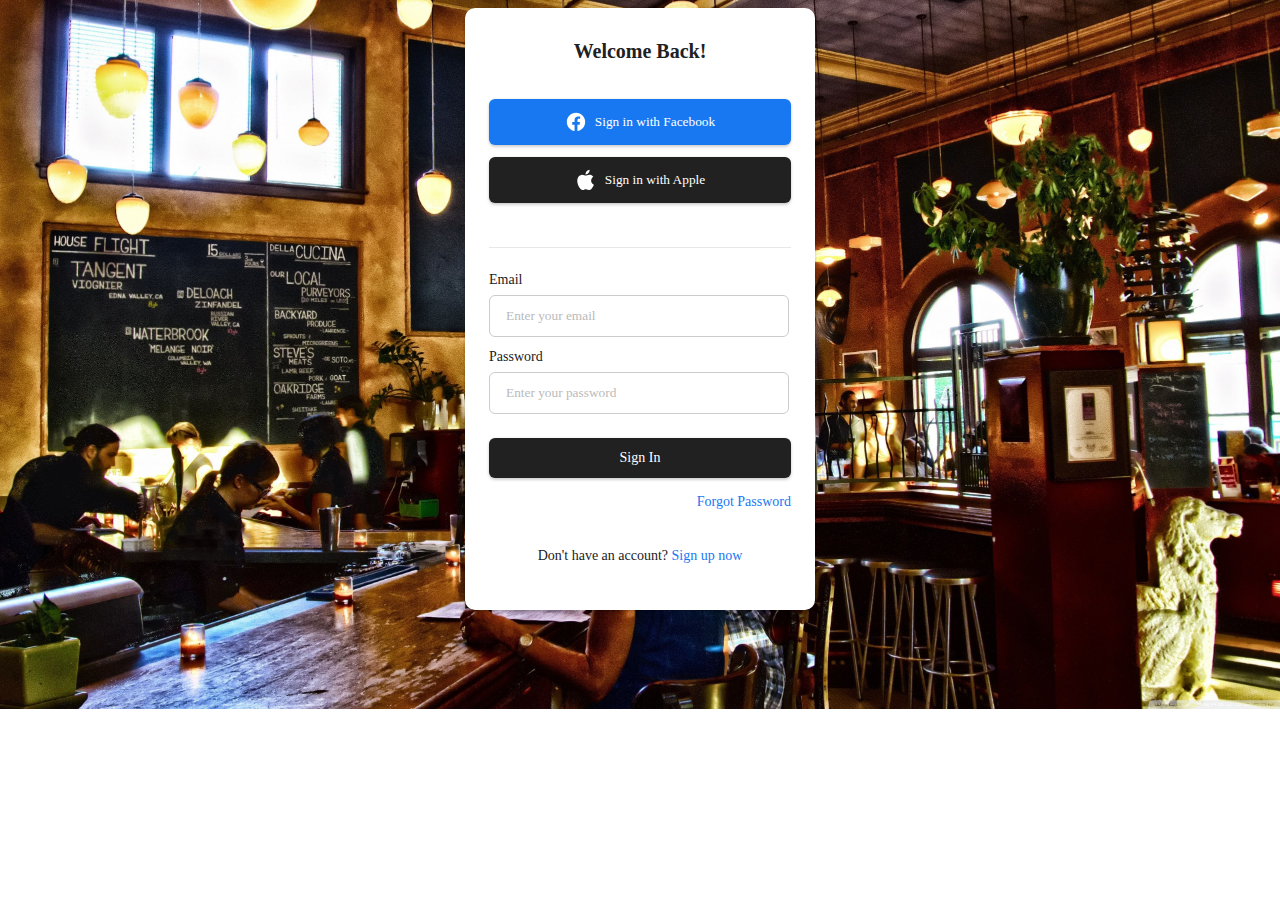
==== inicioSesion/inicioS.html @ ca98c1bf "in process" ====
<!DOCTYPE html>
<html lang="en">
<head>
  <meta charset="UTF-8">
  <meta name="viewport" content="width=device-width, initial-scale=1.0">
  <link rel="stylesheet" href="./inicioSesion.css">
  <title>Inicio de Sesión</title>
</head>
<body>
  <div class="form-container">
    <div class="logo-container">
      Welcome Back!
    </div>

    <div class="social-buttons">
      <button class="social-button facebook">
        <svg viewBox="0 0 24 24" xmlns="http://www.w3.org/2000/svg">
          <path d="M12.001 2C6.47813 2 2.00098 6.47715 2.00098 12C2.00098 16.9913 5.65783 21.1283 10.4385 21.8785V14.8906H7.89941V12H10.4385V9.79688C10.4385 7.29063 11.9314 5.90625 14.2156 5.90625C15.3097 5.90625 16.4541 6.10156 16.4541 6.10156V8.5625H15.1931C13.9509 8.5625 13.5635 9.33334 13.5635 10.1242V12H16.3369L15.8936 14.8906H13.5635V21.8785C18.3441 21.1283 22.001 16.9913 22.001 12C22.001 6.47715 17.5238 2 12.001 2Z"></path>
        </svg>
                  <span>Sign in with Facebook</span>

      </button>
      <button class="social-button apple">
        <svg viewBox="0 0 24 24" xmlns="http://www.w3.org/2000/svg">
          <path d="M11.6734 7.2221C10.7974 7.2221 9.44138 6.2261 8.01338 6.2621C6.12938 6.2861 4.40138 7.3541 3.42938 9.0461C1.47338 12.4421 2.92538 17.4581 4.83338 20.2181C5.76938 21.5621 6.87338 23.0741 8.33738 23.0261C9.74138 22.9661 10.2694 22.1141 11.9734 22.1141C13.6654 22.1141 14.1454 23.0261 15.6334 22.9901C17.1454 22.9661 18.1054 21.6221 19.0294 20.2661C20.0974 18.7061 20.5414 17.1941 20.5654 17.1101C20.5294 17.0981 17.6254 15.9821 17.5894 12.6221C17.5654 9.8141 19.8814 8.4701 19.9894 8.4101C18.6694 6.4781 16.6414 6.2621 15.9334 6.2141C14.0854 6.0701 12.5374 7.2221 11.6734 7.2221ZM14.7934 4.3901C15.5734 3.4541 16.0894 2.1461 15.9454 0.850098C14.8294 0.898098 13.4854 1.5941 12.6814 2.5301C11.9614 3.3581 11.3374 4.6901 11.5054 5.9621C12.7414 6.0581 14.0134 5.3261 14.7934 4.3901Z"></path>
        </svg>
        <span>Sign in with Apple</span>
      </button>
    </div>
    <div class="line"></div>
    <form class="form">
      <div class="form-group">
        <label for="email">Email</label>
        <input required="" placeholder="Enter your email" name="email" id="email" type="text">
      </div>

      <div class="form-group">
        <label for="password">Password</label>
        <input required="" name="password" placeholder="Enter your password" id="password" type="password">
      </div>

      <button type="submit" class="form-submit-btn">Sign In</button>
    </form>

    <a class="forgot-password-link link" href="#">Forgot Password</a>

    <p class="signup-link">
      Don't have an account?
      <a class="signup-link link" href="#"> Sign up now</a>
    </p>
  </div>
</body>
</html>
---- inicioSesion/inicioSesion.css ----
body {
  display: flex;
  justify-content: center;
  align-items: center;
  background-image: url(/images/wp9235920.jpg);
  background-size: cover;
  background-repeat: no-repeat;
  background-position: center;
}

.form-container {
  width: 350px;
  background-color: #fff;
  padding: 32px 24px;
  font-size: 14px;
  font-family: inherit;
  color: #212121;
  display: flex;
  flex-direction: column;
  gap: 24px;
  box-sizing: border-box;
  border-radius: 10px;
  box-shadow: 0px 0px 3px rgba(0, 0, 0, 0.084), 0px 2px 3px rgba(0, 0, 0, 0.168);
}

.form-container button:active {
  scale: 0.95;
}

.form-container .logo-container {
  margin-bottom: 12px;
  text-align: center;
  font-weight: 700;
  font-size: 20px;
}

.form-container .social-buttons {
  display: flex;
  justify-content: center;
  margin-bottom: 20px;
  flex-direction: column;
  gap: 12px;
  align-items: center;
}

.form-container .social-button {
  display: flex;
  justify-content: center;
  align-items: center;
  width: 100%;
  font-family: inherit;
  color: #fff;
  border: none;
  padding: 12px 16px;
  gap: 8px;
  cursor: pointer;
  border-radius: 6px;
  box-shadow: 0px 0px 3px rgba(0, 0, 0, 0.084), 0px 2px 3px rgba(0, 0, 0, 0.168);
}

.form-container .social-button svg {
  width: 22px;
  height: 22px;
  fill: white;
}

.form-container .social-button.facebook {
  background-color: #1778f2;
}

.form-container .social-button.apple {
  background-color: #212121;
}

.form-container .form {
  display: flex;
  flex-direction: column;
  gap: 12px;
}

.form-container .form-group {
  display: flex;
  flex-direction: column;
  gap: 2px;
}

.form-container .form-group label {
  display: block;
  margin-bottom: 5px;
}

.form-container .form-group input[type="text"],
.form-container .form-group input[type="password"] {
  width: 88%;
  padding: 12px 16px;
  border-radius: 6px;
  font-family: inherit;
  border: 1px solid #ccc;
}

.form-container .form-group input::placeholder {
  opacity: 0.5;
}

.form-container .form-group input[type="text"]:focus,
.form-container .form-group input[type="password"]:focus {
  outline: none;
  border-color: #1778f2;
}

.form-container .form-submit-btn {
  display: flex;
  justify-content: center;
  align-items: center;
  font-family: inherit;
  color: #fff;
  background-color: #212121;
  border: none;
  width: 100%;
  padding: 12px 16px;
  font-size: inherit;
  gap: 8px;
  margin: 12px 0;
  cursor: pointer;
  border-radius: 6px;
  box-shadow: 0px 0px 3px rgba(0, 0, 0, 0.084), 0px 2px 3px rgba(0, 0, 0, 0.168);
}

.form-container .form-submit-btn:hover {
  background-color: #313131;
}

.form-container .link {
  color: #1778f2;
  text-decoration: none;
}

.form-container .forgot-password-link {
  align-self: flex-end;
  margin-top: -20px;
}

.form-container .signup-link {
  align-self: center;
  font-weight: 500;
}

.form-container .signup-link .link {
  font-weight: 400;
}

.form-container .link:hover {
  text-decoration: underline;
}

.form-container .line {
  width: 100%;
  height: 1px;
  background-color: #212121;
  opacity: 0.1;
}
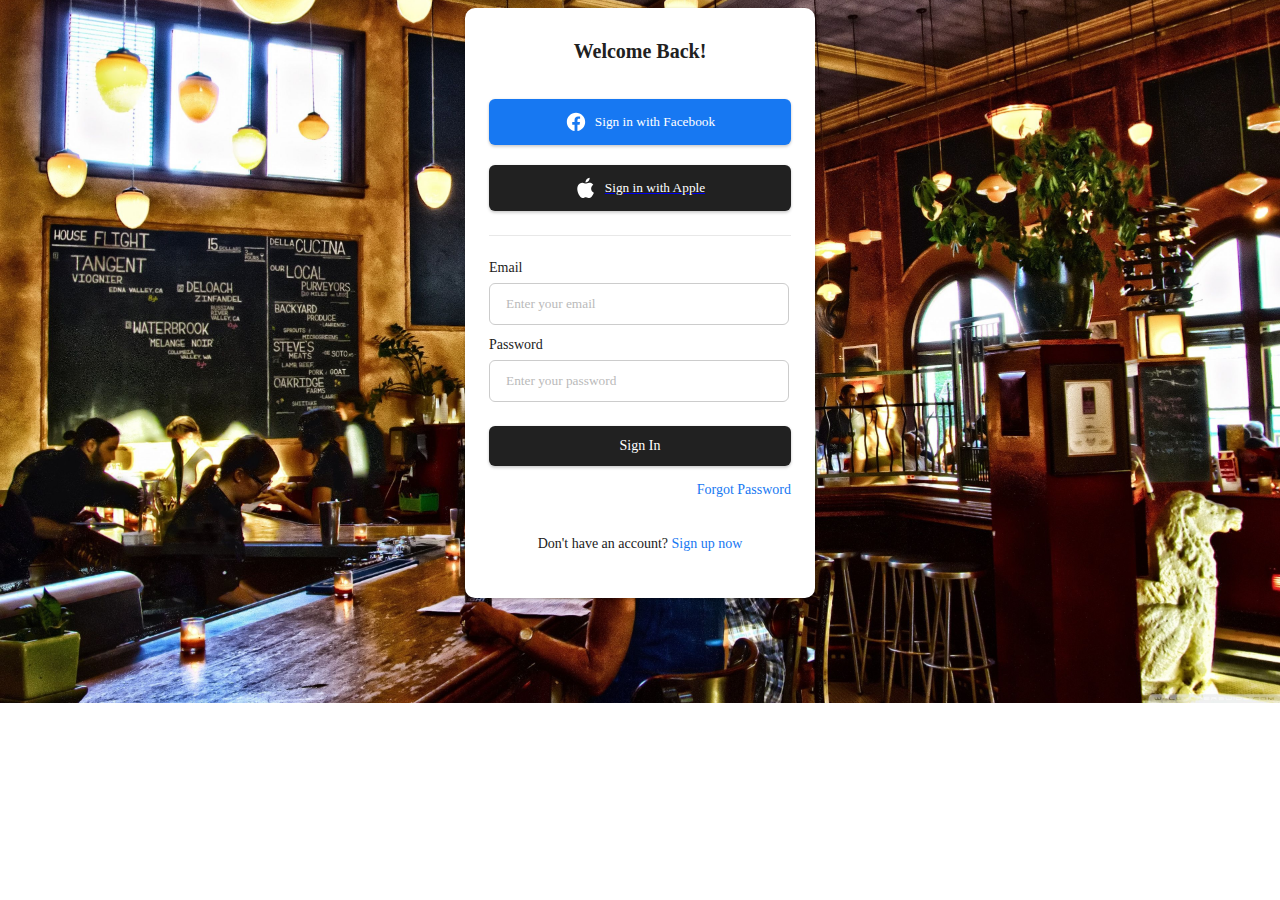
==== commit 92b15de7: "Completed" ====
--- a/inicioSesion/inicioS.html
+++ b/inicioSesion/inicioS.html
@@ -12,20 +12,20 @@
       Welcome Back!
     </div>
 
-    <div class="social-buttons">
-      <button class="social-button facebook">
+    <div >
+      <a href="https://www.facebook.com/" target="_blank" class="social-buttons"><button class="social-button facebook">
         <svg viewBox="0 0 24 24" xmlns="http://www.w3.org/2000/svg">
           <path d="M12.001 2C6.47813 2 2.00098 6.47715 2.00098 12C2.00098 16.9913 5.65783 21.1283 10.4385 21.8785V14.8906H7.89941V12H10.4385V9.79688C10.4385 7.29063 11.9314 5.90625 14.2156 5.90625C15.3097 5.90625 16.4541 6.10156 16.4541 6.10156V8.5625H15.1931C13.9509 8.5625 13.5635 9.33334 13.5635 10.1242V12H16.3369L15.8936 14.8906H13.5635V21.8785C18.3441 21.1283 22.001 16.9913 22.001 12C22.001 6.47715 17.5238 2 12.001 2Z"></path>
         </svg>
                   <span>Sign in with Facebook</span>
 
-      </button>
-      <button class="social-button apple">
+      </button></a>
+      <a href="https://www.apple.com/" target="_blank"><button class="social-button apple">
         <svg viewBox="0 0 24 24" xmlns="http://www.w3.org/2000/svg">
           <path d="M11.6734 7.2221C10.7974 7.2221 9.44138 6.2261 8.01338 6.2621C6.12938 6.2861 4.40138 7.3541 3.42938 9.0461C1.47338 12.4421 2.92538 17.4581 4.83338 20.2181C5.76938 21.5621 6.87338 23.0741 8.33738 23.0261C9.74138 22.9661 10.2694 22.1141 11.9734 22.1141C13.6654 22.1141 14.1454 23.0261 15.6334 22.9901C17.1454 22.9661 18.1054 21.6221 19.0294 20.2661C20.0974 18.7061 20.5414 17.1941 20.5654 17.1101C20.5294 17.0981 17.6254 15.9821 17.5894 12.6221C17.5654 9.8141 19.8814 8.4701 19.9894 8.4101C18.6694 6.4781 16.6414 6.2621 15.9334 6.2141C14.0854 6.0701 12.5374 7.2221 11.6734 7.2221ZM14.7934 4.3901C15.5734 3.4541 16.0894 2.1461 15.9454 0.850098C14.8294 0.898098 13.4854 1.5941 12.6814 2.5301C11.9614 3.3581 11.3374 4.6901 11.5054 5.9621C12.7414 6.0581 14.0134 5.3261 14.7934 4.3901Z"></path>
         </svg>
-        <span>Sign in with Apple</span>
-      </button>
+        <span class="textButton">Sign in with Apple</span>
+      </button></a>
     </div>
     <div class="line"></div>
     <form class="form">
--- a/inicioSesion/inicioSesion.css
+++ b/inicioSesion/inicioSesion.css
@@ -21,6 +21,7 @@
   box-sizing: border-box;
   border-radius: 10px;
   box-shadow: 0px 0px 3px rgba(0, 0, 0, 0.084), 0px 2px 3px rgba(0, 0, 0, 0.168);
+  text-decoration: none;
 }
 
 .form-container button:active {
@@ -41,6 +42,7 @@
   flex-direction: column;
   gap: 12px;
   align-items: center;
+  text-decoration: none;
 }
 
 .form-container .social-button {
@@ -56,20 +58,26 @@
   cursor: pointer;
   border-radius: 6px;
   box-shadow: 0px 0px 3px rgba(0, 0, 0, 0.084), 0px 2px 3px rgba(0, 0, 0, 0.168);
+  text-decoration: none;
 }
+
 
 .form-container .social-button svg {
   width: 22px;
   height: 22px;
   fill: white;
+  text-decoration: none;
 }
 
 .form-container .social-button.facebook {
   background-color: #1778f2;
+  text-decoration: none;
 }
 
 .form-container .social-button.apple {
   background-color: #212121;
+  text-decoration: none;
+  
 }
 
 .form-container .form {
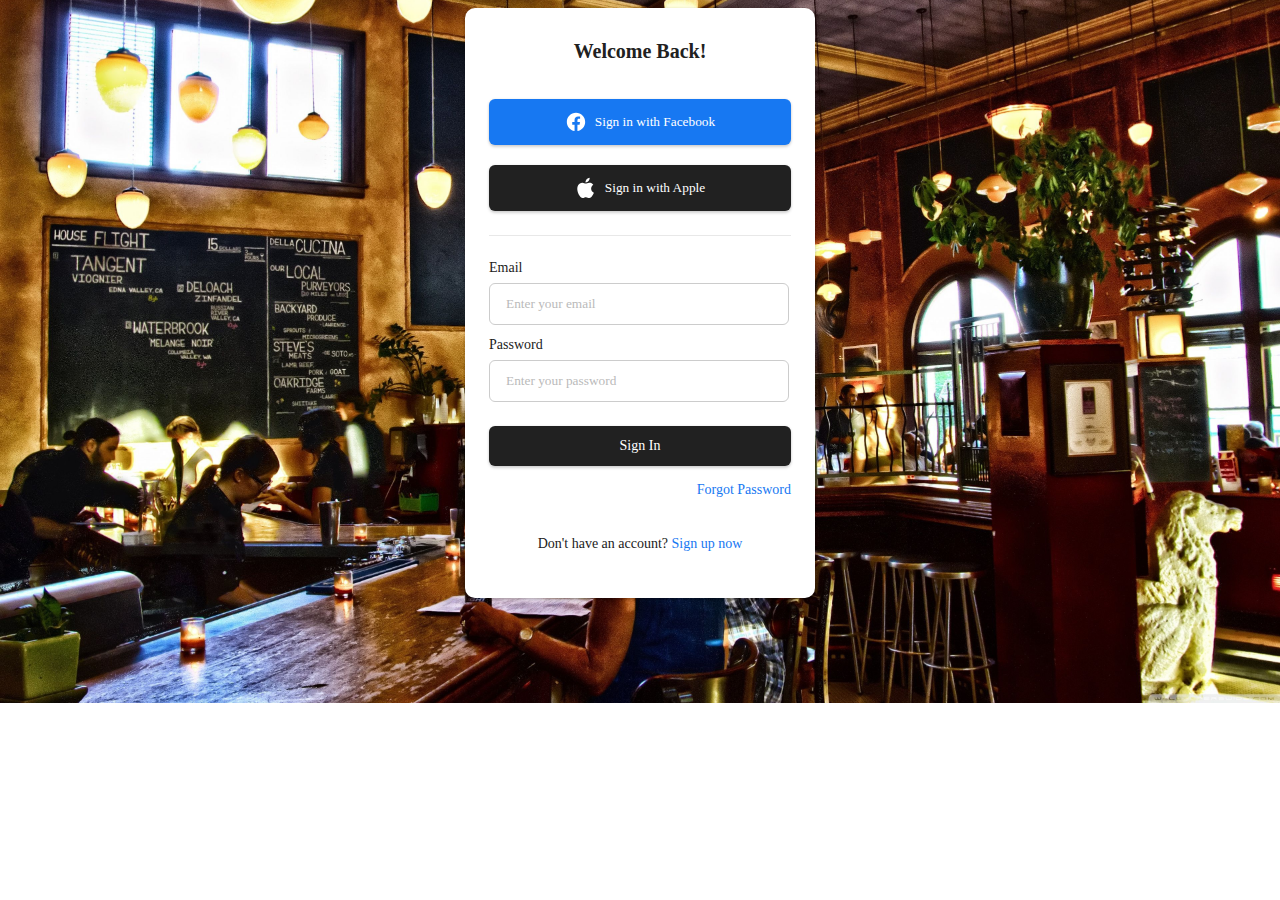
==== commit 184389b0: "corrections" ====
--- a/inicioSesion/inicioS.html
+++ b/inicioSesion/inicioS.html
@@ -20,7 +20,7 @@
                   <span>Sign in with Facebook</span>
 
       </button></a>
-      <a href="https://www.apple.com/" target="_blank"><button class="social-button apple">
+      <a href="https://www.apple.com/" target="_blank" id="btnApple"><button class="social-button apple">
         <svg viewBox="0 0 24 24" xmlns="http://www.w3.org/2000/svg">
           <path d="M11.6734 7.2221C10.7974 7.2221 9.44138 6.2261 8.01338 6.2621C6.12938 6.2861 4.40138 7.3541 3.42938 9.0461C1.47338 12.4421 2.92538 17.4581 4.83338 20.2181C5.76938 21.5621 6.87338 23.0741 8.33738 23.0261C9.74138 22.9661 10.2694 22.1141 11.9734 22.1141C13.6654 22.1141 14.1454 23.0261 15.6334 22.9901C17.1454 22.9661 18.1054 21.6221 19.0294 20.2661C20.0974 18.7061 20.5414 17.1941 20.5654 17.1101C20.5294 17.0981 17.6254 15.9821 17.5894 12.6221C17.5654 9.8141 19.8814 8.4701 19.9894 8.4101C18.6694 6.4781 16.6414 6.2621 15.9334 6.2141C14.0854 6.0701 12.5374 7.2221 11.6734 7.2221ZM14.7934 4.3901C15.5734 3.4541 16.0894 2.1461 15.9454 0.850098C14.8294 0.898098 13.4854 1.5941 12.6814 2.5301C11.9614 3.3581 11.3374 4.6901 11.5054 5.9621C12.7414 6.0581 14.0134 5.3261 14.7934 4.3901Z"></path>
         </svg>
--- a/inicioSesion/inicioSesion.css
+++ b/inicioSesion/inicioSesion.css
@@ -76,8 +76,12 @@
 
 .form-container .social-button.apple {
   background-color: #212121;
+  
+  
+}
+
+#btnApple{
   text-decoration: none;
-  
 }
 
 .form-container .form {
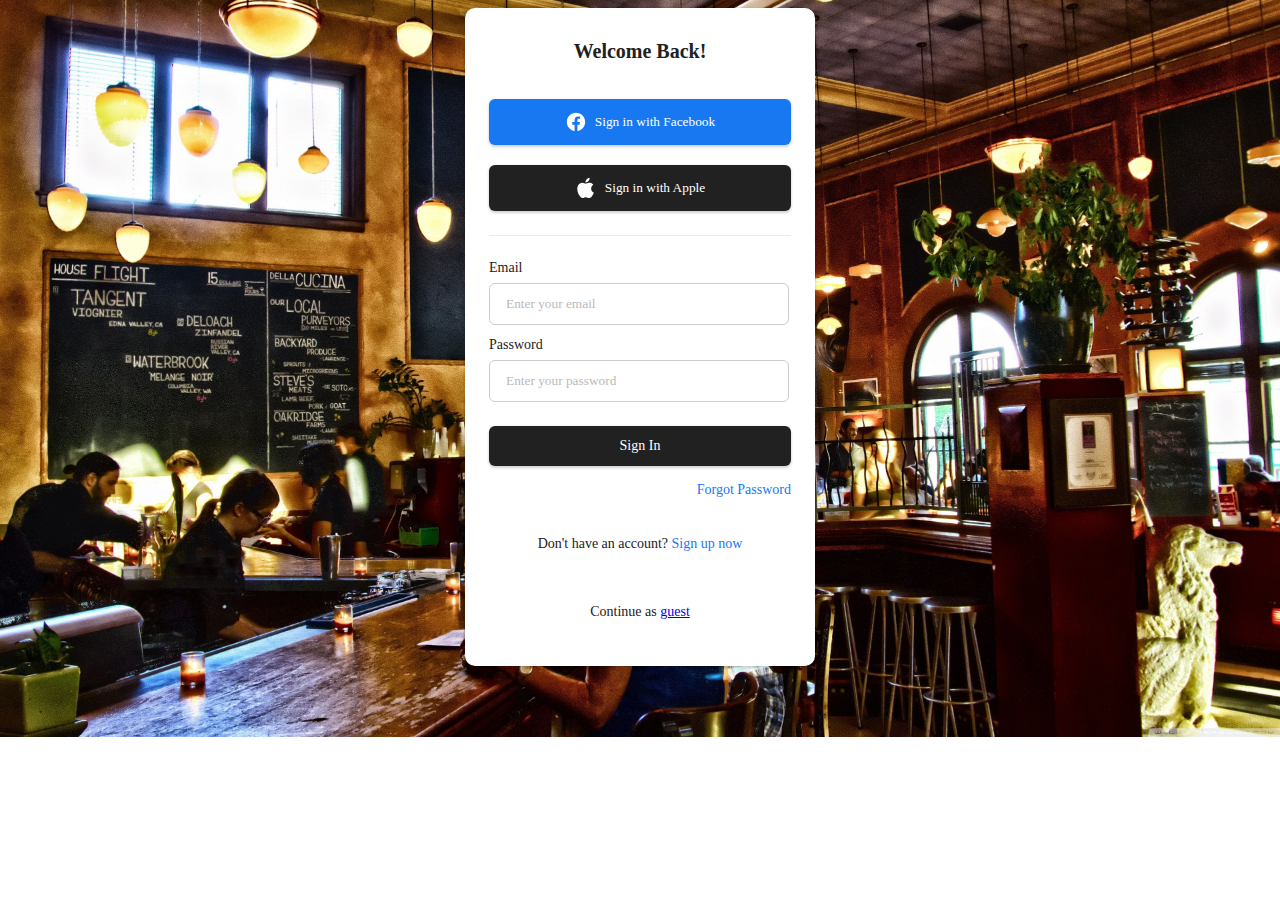
==== commit 5152a80b: "refactor" ====
--- a/inicioSesion/inicioS.html
+++ b/inicioSesion/inicioS.html
@@ -46,7 +46,10 @@
 
     <p class="signup-link">
       Don't have an account?
-      <a class="signup-link link" href="#"> Sign up now</a>
+      <a class="signup-link link" href="#"> Sign up now</a> 
+    </p>
+    <p class="signup-link link" id="invitado">Continue as
+      <a  href="../index.html">guest</a>
     </p>
   </div>
 </body>
--- a/inicioSesion/inicioSesion.css
+++ b/inicioSesion/inicioSesion.css
@@ -171,3 +171,8 @@
   background-color: #212121;
   opacity: 0.1;
 }
+
+#invitado{
+  text-decoration: none;
+  color: #212121;
+}
